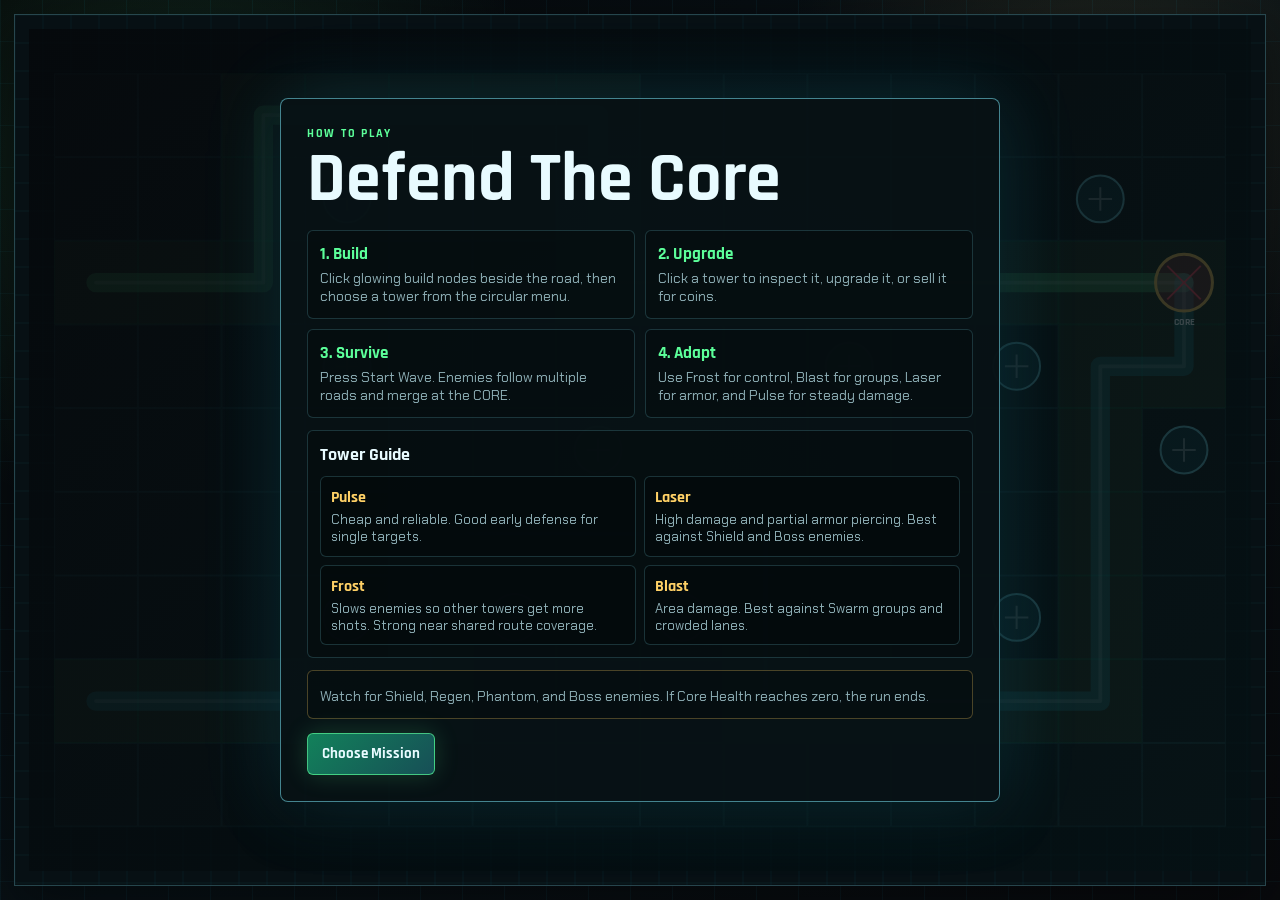
==== index.html @ 4dcb832e "Add files via upload" ====
<!DOCTYPE html>
<html lang="en">
<head>
  <meta charset="UTF-8">
  <meta name="viewport" content="width=device-width, initial-scale=1.0">
  <title>Cyber Defense Grid</title>
  <link rel="icon" href="data:image/svg+xml,%3Csvg xmlns='http://www.w3.org/2000/svg' viewBox='0 0 64 64'%3E%3Crect width='64' height='64' rx='10' fill='%2306080b'/%3E%3Cpath d='M12 32h40M32 12v40' stroke='%2324d8ff' stroke-width='6'/%3E%3Ccircle cx='32' cy='32' r='10' fill='%235cff9a'/%3E%3C/svg%3E">
  <link rel="preconnect" href="https://fonts.googleapis.com">
  <link rel="preconnect" href="https://fonts.gstatic.com" crossorigin>
  <link href="https://fonts.googleapis.com/css2?family=Chakra+Petch:wght@400;500;600;700&family=Rajdhani:wght@500;600;700&display=swap" rel="stylesheet">
  <link rel="stylesheet" href="styles.css">
</head>
<body>
  <main class="shell">
    <section class="game-panel">
      <canvas id="gameCanvas" width="960" height="640" aria-label="Cyber Defense Grid game board"></canvas>
      <div class="build-menu hidden" id="buildMenu" aria-label="Build tower menu"></div>
      <div class="how-to-screen" id="howToScreen">
        <div class="how-to-card">
          <p class="eyebrow">How To Play</p>
          <h2>Defend The Core</h2>
          <div class="how-to-grid">
            <div>
              <strong>1. Build</strong>
              <span>Click glowing build nodes beside the road, then choose a tower from the circular menu.</span>
            </div>
            <div>
              <strong>2. Upgrade</strong>
              <span>Click a tower to inspect it, upgrade it, or sell it for coins.</span>
            </div>
            <div>
              <strong>3. Survive</strong>
              <span>Press Start Wave. Enemies follow multiple roads and merge at the CORE.</span>
            </div>
            <div>
              <strong>4. Adapt</strong>
              <span>Use Frost for control, Blast for groups, Laser for armor, and Pulse for steady damage.</span>
            </div>
          </div>
          <div class="tower-guide">
            <h3>Tower Guide</h3>
            <div class="tower-guide-grid">
              <div><b>Pulse</b><span>Cheap and reliable. Good early defense for single targets.</span></div>
              <div><b>Laser</b><span>High damage and partial armor piercing. Best against Shield and Boss enemies.</span></div>
              <div><b>Frost</b><span>Slows enemies so other towers get more shots. Strong near shared route coverage.</span></div>
              <div><b>Blast</b><span>Area damage. Best against Swarm groups and crowded lanes.</span></div>
            </div>
          </div>
          <div class="enemy-note">
            <span>Watch for Shield, Regen, Phantom, and Boss enemies. If Core Health reaches zero, the run ends.</span>
          </div>
          <button class="primary" id="continueToMenuButton" type="button">Choose Mission</button>
        </div>
      </div>
      <div class="start-screen" id="startScreen">
        <div class="start-card">
          <p class="eyebrow">Mission Select</p>
          <h2>Cyber Defense Grid</h2>
          <p>Choose a campaign difficulty or jump into endless defense.</p>
          <div class="mode-grid">
            <button class="primary" type="button" data-start-mode="campaign" data-difficulty="easy">
              <strong>Easy Campaign</strong>
              <span>More coins, more core health, slower enemies.</span>
            </button>
            <button type="button" data-start-mode="campaign" data-difficulty="normal">
              <strong>Normal Campaign</strong>
              <span>Balanced waves across all three maps.</span>
            </button>
            <button type="button" data-start-mode="campaign" data-difficulty="hard">
              <strong>Hard Campaign</strong>
              <span>Less money, faster enemies, tougher bosses.</span>
            </button>
            <button type="button" data-start-mode="endless" data-difficulty="easy">
              <strong>Easy Endless</strong>
              <span>Practice long survival with forgiving resources.</span>
            </button>
            <button type="button" data-start-mode="endless" data-difficulty="normal">
              <strong>Normal Endless</strong>
              <span>Escalating multi-lane waves.</span>
            </button>
            <button type="button" data-start-mode="endless" data-difficulty="hard">
              <strong>Hard Endless</strong>
              <span>Fast scaling pressure and tougher bosses.</span>
            </button>
          </div>
        </div>
      </div>
      <div class="overlay hidden" id="overlay" role="dialog" aria-live="assertive">
        <div class="overlay-card">
          <p class="eyebrow" id="overlayKicker">System Notice</p>
          <h2 id="overlayTitle">Ready</h2>
          <p id="overlayText">Press Start Wave to begin.</p>
          <div class="overlay-actions">
            <button class="primary" id="overlayPrimary" type="button">Continue</button>
            <button id="overlaySecondary" type="button">Restart</button>
          </div>
        </div>
      </div>
    </section>

    <section class="command-panel" aria-label="Cyber Defense Grid">
      <div class="brand-block">
        <p class="eyebrow">APCSA Final Project</p>
        <h1>Cyber Defense Grid</h1>
        <p class="brief">Click a build node on the map, choose a tower, then defend the core.</p>
      </div>

      <div class="launch-row">
        <button class="primary" id="startWaveButton" type="button">Start Wave</button>
        <button id="restartButton" type="button">Restart</button>
        <button id="menuButton" type="button">Menu</button>
      </div>

      <div class="core-meter" aria-label="Core health">
        <div class="core-meter-top">
          <span>Core Health</span>
          <strong id="corePercentLabel">100%</strong>
        </div>
        <div class="core-bar">
          <span id="coreBarFill"></span>
        </div>
      </div>

      <div class="status-grid" aria-live="polite">
        <div class="stat">
          <span>Level</span>
          <strong id="levelLabel">1 / 3</strong>
        </div>
        <div class="stat">
          <span>Wave</span>
          <strong id="waveLabel">0 / 5</strong>
        </div>
        <div class="stat">
          <span>Coins</span>
          <strong id="energyLabel">150</strong>
        </div>
        <div class="stat">
          <span>Core</span>
          <strong id="coreLabel">20</strong>
        </div>
        <div class="stat wide">
          <span>Mode</span>
          <strong id="modeLabel">Campaign</strong>
        </div>
      </div>

      <div class="actions">
        <button id="upgradeButton" type="button" disabled>Upgrade</button>
        <button id="sellButton" type="button" disabled>Sell</button>
      </div>

      <div class="tower-details" id="towerDetails">
        <h2>Tower Details</h2>
        <div id="towerDetailsContent">Select a built tower to view upgrades.</div>
      </div>

      <div class="intel">
        <h2>Selected Node</h2>
        <p id="selectedInfo">Click a glowing build node to open tower choices.</p>
      </div>
    </section>
  </main>

  <script src="script.js"></script>
</body>
</html>
---- styles.css ----
:root {
  --bg: #06080b;
  --panel: rgba(12, 18, 22, 0.84);
  --panel-strong: rgba(17, 28, 34, 0.96);
  --line: rgba(126, 238, 255, 0.24);
  --line-strong: rgba(126, 238, 255, 0.52);
  --text: #e8fbff;
  --muted: #8fb0b7;
  --cyan: #24d8ff;
  --green: #5cff9a;
  --yellow: #ffd166;
  --red: #ff4f68;
  --violet: #a98cff;
  --tile: #101a1d;
  --path: #223327;
  --shadow: 0 18px 50px rgba(0, 0, 0, 0.42);
}

* {
  box-sizing: border-box;
}

html,
body {
  min-height: 100%;
}

body {
  margin: 0;
  overflow: hidden;
  color: var(--text);
  font-family: "Chakra Petch", "Segoe UI", sans-serif;
  background:
    linear-gradient(90deg, rgba(36, 216, 255, 0.05) 1px, transparent 1px),
    linear-gradient(0deg, rgba(36, 216, 255, 0.045) 1px, transparent 1px),
    radial-gradient(circle at 14% 18%, rgba(92, 255, 154, 0.13), transparent 28%),
    radial-gradient(circle at 86% 12%, rgba(255, 209, 102, 0.10), transparent 24%),
    linear-gradient(140deg, #050608, #081116 50%, #090a0d);
  background-size: 42px 42px, 42px 42px, auto, auto, auto;
}

button {
  border: 1px solid var(--line);
  border-radius: 6px;
  color: var(--text);
  background: rgba(11, 22, 26, 0.9);
  font: 700 0.95rem "Rajdhani", sans-serif;
  letter-spacing: 0;
  min-height: 42px;
  padding: 0 14px;
  cursor: pointer;
  transition: transform 140ms ease, border-color 140ms ease, background 140ms ease, opacity 140ms ease;
}

button:hover:not(:disabled) {
  transform: translateY(-1px);
  border-color: var(--cyan);
  background: rgba(23, 46, 52, 0.95);
}

button:disabled {
  cursor: not-allowed;
  opacity: 0.42;
}

.primary {
  border-color: rgba(92, 255, 154, 0.65);
  background: linear-gradient(135deg, rgba(19, 136, 94, 0.95), rgba(24, 83, 90, 0.95));
  box-shadow: 0 0 24px rgba(92, 255, 154, 0.18);
}

.shell {
  display: grid;
  grid-template-columns: minmax(0, 1fr) minmax(320px, 370px);
  gap: 18px;
  width: min(1500px, calc(100vw - 28px));
  height: calc(100vh - 28px);
  margin: 14px auto;
}

.command-panel,
.game-panel {
  border: 1px solid var(--line);
  background: var(--panel);
  box-shadow: var(--shadow);
  backdrop-filter: blur(12px);
}

.command-panel {
  display: flex;
  flex-direction: column;
  gap: 14px;
  padding: 16px;
  overflow: auto;
}

.shell.intro-active .command-panel {
  display: none;
}

.shell.intro-active {
  grid-template-columns: 1fr;
}

.brand-block {
  border-right: 0;
  border-bottom: 1px solid var(--line);
  padding-right: 0;
  padding-bottom: 14px;
}

.eyebrow {
  margin: 0 0 7px;
  color: var(--green);
  font-family: "Rajdhani", sans-serif;
  font-size: 0.78rem;
  font-weight: 700;
  letter-spacing: 0.14em;
  text-transform: uppercase;
}

h1,
h2,
p {
  margin-top: 0;
}

h1 {
  margin-bottom: 8px;
  font-family: "Rajdhani", sans-serif;
  font-size: clamp(1.65rem, 2.4vw, 2.35rem);
  line-height: 0.94;
  letter-spacing: 0;
}

.brief,
.intel p {
  margin-bottom: 0;
  color: var(--muted);
  line-height: 1.45;
}

.status-grid {
  display: grid;
  grid-template-columns: repeat(2, minmax(0, 1fr));
  gap: 8px;
}

.stat {
  min-height: 58px;
  border: 1px solid rgba(126, 238, 255, 0.18);
  border-radius: 6px;
  padding: 10px 12px;
  background: rgba(3, 10, 13, 0.46);
}

.stat.wide {
  grid-column: 1 / -1;
}

.stat span,
.core-meter-top span {
  display: block;
  color: var(--muted);
  font-size: 0.72rem;
  font-weight: 700;
  text-transform: uppercase;
}

.stat strong {
  display: block;
  margin-top: 6px;
  font-family: "Rajdhani", sans-serif;
  font-size: 1.35rem;
}

.launch-row {
  display: grid;
  grid-template-columns: 1.2fr 0.8fr 0.7fr;
  gap: 8px;
}

.core-meter {
  border: 1px solid rgba(126, 238, 255, 0.18);
  border-radius: 6px;
  padding: 12px;
  background: rgba(3, 10, 13, 0.52);
}

.core-meter-top {
  display: flex;
  align-items: center;
  justify-content: space-between;
  gap: 12px;
  margin-bottom: 8px;
}

.core-meter-top strong {
  color: var(--green);
  font-family: "Rajdhani", sans-serif;
  font-size: 1.18rem;
}

.core-bar {
  height: 16px;
  overflow: hidden;
  border: 1px solid rgba(232, 251, 255, 0.18);
  border-radius: 999px;
  background: rgba(0, 0, 0, 0.35);
}

.core-bar span {
  display: block;
  width: 100%;
  height: 100%;
  border-radius: inherit;
  background: linear-gradient(90deg, var(--green), var(--cyan));
  box-shadow: 0 0 18px rgba(92, 255, 154, 0.28);
  transition: width 180ms ease, background 180ms ease;
}

.actions {
  display: grid;
  grid-template-columns: repeat(2, minmax(0, 1fr));
  gap: 8px;
}

.intel {
  border: 1px solid rgba(126, 238, 255, 0.18);
  border-radius: 6px;
  padding: 13px;
  background: rgba(4, 12, 15, 0.58);
}

.tower-details {
  border: 1px solid rgba(126, 238, 255, 0.18);
  border-radius: 6px;
  padding: 13px;
  background: rgba(4, 12, 15, 0.58);
}

.intel h2,
.tower-details h2 {
  margin-bottom: 8px;
  font-family: "Rajdhani", sans-serif;
  font-size: 1.2rem;
}

.tower-detail-grid {
  display: grid;
  grid-template-columns: repeat(2, minmax(0, 1fr));
  gap: 7px;
}

.detail-pill {
  min-height: 48px;
  border: 1px solid rgba(126, 238, 255, 0.14);
  border-radius: 6px;
  padding: 7px 9px;
  background: rgba(0, 0, 0, 0.22);
}

.detail-pill span {
  display: block;
  color: var(--muted);
  font-size: 0.68rem;
  font-weight: 700;
  text-transform: uppercase;
}

.detail-pill strong {
  display: block;
  margin-top: 3px;
  font-family: "Rajdhani", sans-serif;
  font-size: 1rem;
}

.upgrade-preview {
  margin-top: 8px;
  color: var(--green);
  font-size: 0.84rem;
  line-height: 1.35;
}

.game-panel {
  position: relative;
  display: grid;
  height: 100%;
  min-height: 0;
  overflow: hidden;
}

.game-panel::before {
  content: "";
  position: absolute;
  inset: 0;
  pointer-events: none;
  background: linear-gradient(180deg, transparent, rgba(92, 255, 154, 0.04));
}

canvas {
  position: absolute;
  inset: 0;
  width: 100%;
  height: 100%;
  min-height: 0;
  display: block;
  cursor: pointer;
}

.build-menu {
  position: absolute;
  z-index: 5;
  display: grid;
  grid-template-columns: repeat(4, 58px);
  gap: 9px;
  transform: translate(-50%, calc(-100% - 20px));
  padding: 9px;
  border: 1px solid var(--line-strong);
  border-radius: 8px;
  background: rgba(7, 16, 20, 0.94);
  box-shadow: 0 12px 38px rgba(0, 0, 0, 0.45), 0 0 34px rgba(36, 216, 255, 0.15);
}

.build-menu.hidden {
  display: none;
}

.build-menu::after {
  content: "";
  position: absolute;
  left: 50%;
  bottom: -9px;
  width: 16px;
  height: 16px;
  transform: translateX(-50%) rotate(45deg);
  border-right: 1px solid var(--line-strong);
  border-bottom: 1px solid var(--line-strong);
  background: rgba(7, 16, 20, 0.94);
}

.build-choice {
  position: relative;
  display: grid;
  place-items: center;
  width: 58px;
  height: 58px;
  min-height: 58px;
  padding: 0;
  border-radius: 50%;
  color: #061013;
  font-size: 1.2rem;
  font-weight: 900;
}

.build-choice span {
  position: absolute;
  right: -4px;
  bottom: -6px;
  min-width: 28px;
  padding: 2px 5px;
  border-radius: 999px;
  color: var(--text);
  background: rgba(0, 0, 0, 0.75);
  font-size: 0.68rem;
}

.how-to-screen,
.start-screen {
  position: fixed;
  inset: 14px;
  z-index: 7;
  display: grid;
  place-items: center;
  padding: 24px;
  background:
    linear-gradient(135deg, rgba(5, 8, 11, 0.88), rgba(4, 17, 20, 0.72)),
    radial-gradient(circle at center, rgba(36, 216, 255, 0.13), transparent 48%);
}

.how-to-screen {
  z-index: 20;
}

.start-screen {
  z-index: 19;
}

.how-to-screen.hidden,
.start-screen.hidden {
  display: none;
}

.how-to-card,
.start-card {
  width: min(620px, 100%);
  border: 1px solid var(--line-strong);
  border-radius: 8px;
  padding: 26px;
  background: rgba(8, 18, 22, 0.95);
  box-shadow: 0 0 80px rgba(36, 216, 255, 0.16), var(--shadow);
}

.how-to-card {
  width: min(720px, 100%);
}

.how-to-card h2,
.start-card h2 {
  margin-bottom: 8px;
  font-family: "Rajdhani", sans-serif;
  font-size: clamp(2.3rem, 6vw, 4.4rem);
  line-height: 0.9;
}

.how-to-card p:not(.eyebrow),
.start-card p:not(.eyebrow) {
  color: var(--muted);
  line-height: 1.45;
}

.how-to-grid {
  display: grid;
  grid-template-columns: repeat(2, minmax(0, 1fr));
  gap: 10px;
  margin: 18px 0 12px;
}

.how-to-grid div,
.tower-guide,
.tower-guide-grid div,
.enemy-note {
  border: 1px solid rgba(126, 238, 255, 0.18);
  border-radius: 6px;
  padding: 12px;
  background: rgba(0, 0, 0, 0.22);
}

.how-to-grid strong,
.how-to-grid span,
.tower-guide b,
.tower-guide span,
.enemy-note span {
  display: block;
}

.how-to-grid strong {
  color: var(--green);
  font-family: "Rajdhani", sans-serif;
  font-size: 1.08rem;
}

.how-to-grid span,
.enemy-note span {
  margin-top: 4px;
  color: var(--muted);
  font-size: 0.86rem;
  line-height: 1.35;
}

.enemy-note {
  margin-bottom: 14px;
  border-color: rgba(255, 209, 102, 0.28);
}

.tower-guide {
  margin-bottom: 12px;
}

.tower-guide h3 {
  margin: 0 0 10px;
  font-family: "Rajdhani", sans-serif;
  font-size: 1.15rem;
}

.tower-guide-grid {
  display: grid;
  grid-template-columns: repeat(2, minmax(0, 1fr));
  gap: 8px;
}

.tower-guide-grid div {
  padding: 10px;
}

.tower-guide b {
  color: var(--yellow);
  font-family: "Rajdhani", sans-serif;
  font-size: 1.02rem;
}

.tower-guide span {
  margin-top: 3px;
  color: var(--muted);
  font-size: 0.82rem;
  line-height: 1.32;
}

.mode-grid {
  display: grid;
  grid-template-columns: repeat(2, minmax(0, 1fr));
  gap: 10px;
  margin-top: 18px;
}

.mode-grid button {
  min-height: 92px;
  padding: 12px;
  text-align: left;
}

.mode-grid strong,
.mode-grid span {
  display: block;
}

.mode-grid strong {
  font-family: "Rajdhani", sans-serif;
  font-size: 1.16rem;
}

.mode-grid span {
  margin-top: 4px;
  color: var(--muted);
  font-size: 0.82rem;
  line-height: 1.3;
}

.overlay {
  position: absolute;
  inset: 0;
  display: grid;
  place-items: center;
  padding: 20px;
  background: rgba(0, 0, 0, 0.54);
}

.overlay.hidden {
  display: none;
}

.overlay-card {
  width: min(430px, 100%);
  border: 1px solid var(--line-strong);
  border-radius: 8px;
  padding: 24px;
  background: var(--panel-strong);
  box-shadow: 0 0 70px rgba(36, 216, 255, 0.16);
}

.overlay-card h2 {
  margin-bottom: 10px;
  font-family: "Rajdhani", sans-serif;
  font-size: 2rem;
}

.overlay-card p:not(.eyebrow) {
  color: var(--muted);
  line-height: 1.5;
}

.overlay-actions {
  display: flex;
  flex-wrap: wrap;
  gap: 10px;
  margin-top: 18px;
}

@media (max-width: 900px) {
  body {
    overflow: auto;
  }

  .shell {
    grid-template-columns: 1fr;
    grid-template-rows: auto auto;
    height: auto;
    min-height: calc(100vh - 16px);
  }

  canvas {
    height: 62vh;
  }

  .command-panel {
    order: 2;
    display: flex;
    flex-direction: column;
    max-height: none;
  }

  .game-panel {
    order: 1;
  }
}

@media (max-width: 560px) {
  .shell {
    width: min(100vw - 16px, 1360px);
    margin: 8px auto;
  }

  .command-panel {
    padding: 14px;
  }

  .brand-block {
    border-right: 0;
    border-bottom: 1px solid var(--line);
    padding-right: 0;
    padding-bottom: 14px;
  }

  .status-grid,
  .launch-row,
  .actions,
  .mode-grid,
  .how-to-grid,
  .tower-guide-grid {
    grid-template-columns: 1fr;
  }
}
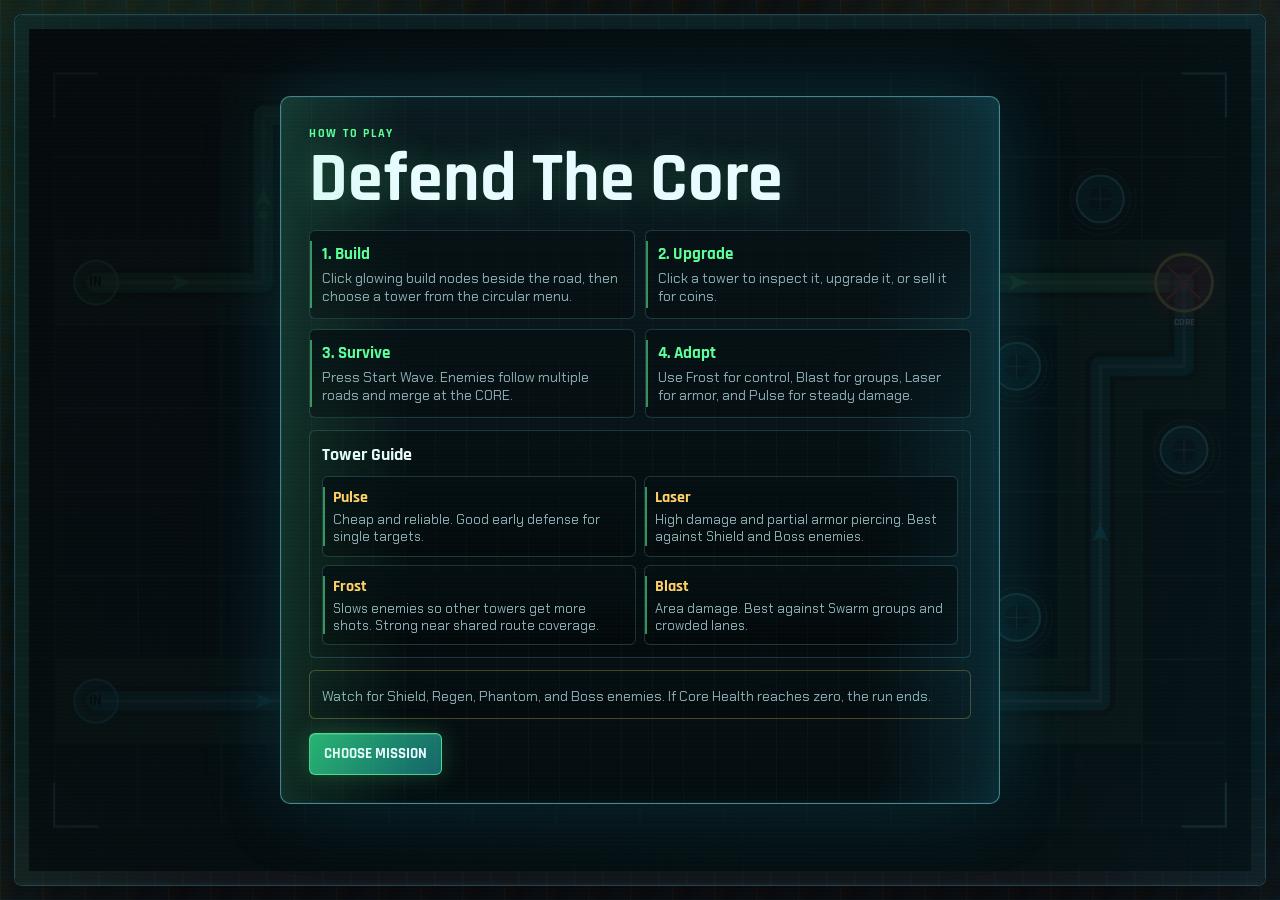
==== commit 183e87f2: "Add files via upload" ====
--- a/index.html
+++ b/index.html
@@ -8,7 +8,7 @@
   <link rel="preconnect" href="https://fonts.googleapis.com">
   <link rel="preconnect" href="https://fonts.gstatic.com" crossorigin>
   <link href="https://fonts.googleapis.com/css2?family=Chakra+Petch:wght@400;500;600;700&family=Rajdhani:wght@500;600;700&display=swap" rel="stylesheet">
-  <link rel="stylesheet" href="styles.css">
+  <link rel="stylesheet" href="styles.css?v=20260525-ui2">
 </head>
 <body>
   <main class="shell">
@@ -161,6 +161,6 @@
     </section>
   </main>
 
-  <script src="script.js"></script>
+  <script src="script.js?v=20260525-ui2"></script>
 </body>
 </html>
--- a/styles.css
+++ b/styles.css
@@ -1,7 +1,7 @@
 :root {
   --bg: #06080b;
-  --panel: rgba(12, 18, 22, 0.84);
-  --panel-strong: rgba(17, 28, 34, 0.96);
+  --panel: rgba(8, 16, 20, 0.88);
+  --panel-strong: rgba(11, 24, 29, 0.97);
   --line: rgba(126, 238, 255, 0.24);
   --line-strong: rgba(126, 238, 255, 0.52);
   --text: #e8fbff;
@@ -14,6 +14,8 @@
   --tile: #101a1d;
   --path: #223327;
   --shadow: 0 18px 50px rgba(0, 0, 0, 0.42);
+  --inner-glow: inset 0 0 0 1px rgba(232, 251, 255, 0.04), inset 0 0 36px rgba(36, 216, 255, 0.05);
+  --gold-glow: 0 0 26px rgba(255, 209, 102, 0.18);
 }
 
 * {
@@ -31,6 +33,7 @@
   color: var(--text);
   font-family: "Chakra Petch", "Segoe UI", sans-serif;
   background:
+    linear-gradient(115deg, rgba(255, 209, 102, 0.045), transparent 34%),
     linear-gradient(90deg, rgba(36, 216, 255, 0.05) 1px, transparent 1px),
     linear-gradient(0deg, rgba(36, 216, 255, 0.045) 1px, transparent 1px),
     radial-gradient(circle at 14% 18%, rgba(92, 255, 154, 0.13), transparent 28%),
@@ -39,23 +42,46 @@
   background-size: 42px 42px, 42px 42px, auto, auto, auto;
 }
 
+body::after {
+  content: "";
+  position: fixed;
+  inset: 0;
+  pointer-events: none;
+  background: repeating-linear-gradient(180deg, rgba(255, 255, 255, 0.018) 0 1px, transparent 1px 4px);
+  mix-blend-mode: screen;
+  opacity: 0.28;
+}
+
+body::before {
+  content: "";
+  position: fixed;
+  inset: 0;
+  pointer-events: none;
+  background:
+    linear-gradient(90deg, rgba(92, 255, 154, 0.08), transparent 14%, transparent 86%, rgba(36, 216, 255, 0.08)),
+    linear-gradient(180deg, rgba(255, 209, 102, 0.06), transparent 16%, transparent 84%, rgba(255, 79, 104, 0.06));
+  opacity: 0.45;
+}
+
 button {
   border: 1px solid var(--line);
   border-radius: 6px;
   color: var(--text);
-  background: rgba(11, 22, 26, 0.9);
+  background: linear-gradient(180deg, rgba(18, 36, 42, 0.95), rgba(8, 18, 22, 0.92));
   font: 700 0.95rem "Rajdhani", sans-serif;
   letter-spacing: 0;
   min-height: 42px;
   padding: 0 14px;
   cursor: pointer;
-  transition: transform 140ms ease, border-color 140ms ease, background 140ms ease, opacity 140ms ease;
+  text-transform: uppercase;
+  transition: transform 140ms ease, border-color 140ms ease, background 140ms ease, opacity 140ms ease, box-shadow 140ms ease;
 }
 
 button:hover:not(:disabled) {
   transform: translateY(-1px);
   border-color: var(--cyan);
   background: rgba(23, 46, 52, 0.95);
+  box-shadow: 0 0 18px rgba(36, 216, 255, 0.13);
 }
 
 button:disabled {
@@ -65,8 +91,8 @@
 
 .primary {
   border-color: rgba(92, 255, 154, 0.65);
-  background: linear-gradient(135deg, rgba(19, 136, 94, 0.95), rgba(24, 83, 90, 0.95));
-  box-shadow: 0 0 24px rgba(92, 255, 154, 0.18);
+  background: linear-gradient(135deg, rgba(35, 179, 115, 0.96), rgba(22, 105, 111, 0.96));
+  box-shadow: 0 0 24px rgba(92, 255, 154, 0.22), inset 0 1px 0 rgba(255, 255, 255, 0.14);
 }
 
 .shell {
@@ -84,14 +110,37 @@
   background: var(--panel);
   box-shadow: var(--shadow);
   backdrop-filter: blur(12px);
+  border-radius: 8px;
+  overflow: hidden;
+  position: relative;
+}
+
+.command-panel::before,
+.game-panel::after {
+  content: "";
+  position: absolute;
+  inset: 0;
+  pointer-events: none;
+  box-shadow: var(--inner-glow);
+  border-radius: inherit;
 }
 
 .command-panel {
   display: flex;
   flex-direction: column;
-  gap: 14px;
+  gap: 12px;
   padding: 16px;
   overflow: auto;
+  scrollbar-color: rgba(126, 238, 255, 0.34) transparent;
+}
+
+.command-panel::-webkit-scrollbar {
+  width: 8px;
+}
+
+.command-panel::-webkit-scrollbar-thumb {
+  border-radius: 999px;
+  background: rgba(126, 238, 255, 0.24);
 }
 
 .shell.intro-active .command-panel {
@@ -107,6 +156,19 @@
   border-bottom: 1px solid var(--line);
   padding-right: 0;
   padding-bottom: 14px;
+  position: relative;
+  flex: 0 0 auto;
+}
+
+.brand-block::after {
+  content: "";
+  position: absolute;
+  right: 0;
+  bottom: -1px;
+  left: 0;
+  height: 1px;
+  background: linear-gradient(90deg, var(--green), var(--cyan), transparent);
+  box-shadow: 0 0 18px rgba(36, 216, 255, 0.35);
 }
 
 .eyebrow {
@@ -131,6 +193,7 @@
   font-size: clamp(1.65rem, 2.4vw, 2.35rem);
   line-height: 0.94;
   letter-spacing: 0;
+  text-shadow: 0 0 26px rgba(36, 216, 255, 0.18);
 }
 
 .brief,
@@ -144,14 +207,36 @@
   display: grid;
   grid-template-columns: repeat(2, minmax(0, 1fr));
   gap: 8px;
+  flex: 0 0 auto;
 }
 
 .stat {
-  min-height: 58px;
+  min-height: 62px;
   border: 1px solid rgba(126, 238, 255, 0.18);
   border-radius: 6px;
   padding: 10px 12px;
-  background: rgba(3, 10, 13, 0.46);
+  background: linear-gradient(180deg, rgba(7, 20, 24, 0.76), rgba(3, 10, 13, 0.52));
+  box-shadow: inset 0 0 20px rgba(36, 216, 255, 0.025);
+  position: relative;
+  overflow: hidden;
+}
+
+.stat::before {
+  content: "";
+  position: absolute;
+  left: 0;
+  top: 12px;
+  bottom: 12px;
+  width: 2px;
+  background: linear-gradient(180deg, transparent, rgba(36, 216, 255, 0.75), transparent);
+}
+
+.stat::after {
+  content: "";
+  position: absolute;
+  inset: 0;
+  border-top: 1px solid rgba(255, 255, 255, 0.06);
+  pointer-events: none;
 }
 
 .stat.wide {
@@ -172,19 +257,60 @@
   margin-top: 6px;
   font-family: "Rajdhani", sans-serif;
   font-size: 1.35rem;
+  color: var(--text);
 }
 
 .launch-row {
   display: grid;
   grid-template-columns: 1.2fr 0.8fr 0.7fr;
   gap: 8px;
+  flex: 0 0 auto;
+}
+
+.launch-row button,
+.actions button {
+  position: relative;
+  overflow: hidden;
+}
+
+.launch-row button::after,
+.actions button::after,
+.mode-grid button::after {
+  content: "";
+  position: absolute;
+  inset: 0;
+  pointer-events: none;
+  background: linear-gradient(120deg, transparent 0 36%, rgba(255, 255, 255, 0.12) 46%, transparent 58%);
+  transform: translateX(-120%);
+  transition: transform 420ms ease;
+}
+
+.launch-row button:hover::after,
+.actions button:hover::after,
+.mode-grid button:hover::after {
+  transform: translateX(120%);
 }
 
 .core-meter {
   border: 1px solid rgba(126, 238, 255, 0.18);
   border-radius: 6px;
   padding: 12px;
-  background: rgba(3, 10, 13, 0.52);
+  background: linear-gradient(180deg, rgba(12, 26, 30, 0.68), rgba(3, 10, 13, 0.52));
+  position: relative;
+  overflow: hidden;
+  flex: 0 0 auto;
+  min-height: 72px;
+}
+
+.core-meter::before,
+.intel::before,
+.tower-details::before {
+  content: "";
+  position: absolute;
+  inset: 0;
+  pointer-events: none;
+  border-radius: inherit;
+  background: linear-gradient(135deg, rgba(255, 255, 255, 0.055), transparent 32%);
 }
 
 .core-meter-top {
@@ -193,12 +319,19 @@
   justify-content: space-between;
   gap: 12px;
   margin-bottom: 8px;
+  position: relative;
+  z-index: 1;
 }
 
 .core-meter-top strong {
   color: var(--green);
   font-family: "Rajdhani", sans-serif;
   font-size: 1.18rem;
+  line-height: 1;
+  min-width: 54px;
+  text-align: right;
+  white-space: nowrap;
+  flex: 0 0 auto;
 }
 
 .core-bar {
@@ -207,6 +340,9 @@
   border: 1px solid rgba(232, 251, 255, 0.18);
   border-radius: 999px;
   background: rgba(0, 0, 0, 0.35);
+  box-shadow: inset 0 0 12px rgba(0, 0, 0, 0.42);
+  position: relative;
+  z-index: 1;
 }
 
 .core-bar span {
@@ -223,20 +359,25 @@
   display: grid;
   grid-template-columns: repeat(2, minmax(0, 1fr));
   gap: 8px;
+  flex: 0 0 auto;
 }
 
 .intel {
   border: 1px solid rgba(126, 238, 255, 0.18);
   border-radius: 6px;
   padding: 13px;
-  background: rgba(4, 12, 15, 0.58);
+  background: linear-gradient(180deg, rgba(10, 23, 27, 0.68), rgba(4, 12, 15, 0.58));
+  min-height: 96px;
+  position: relative;
 }
 
 .tower-details {
   border: 1px solid rgba(126, 238, 255, 0.18);
   border-radius: 6px;
   padding: 13px;
-  background: rgba(4, 12, 15, 0.58);
+  background: linear-gradient(180deg, rgba(10, 23, 27, 0.68), rgba(4, 12, 15, 0.58));
+  min-height: 190px;
+  position: relative;
 }
 
 .intel h2,
@@ -257,7 +398,8 @@
   border: 1px solid rgba(126, 238, 255, 0.14);
   border-radius: 6px;
   padding: 7px 9px;
-  background: rgba(0, 0, 0, 0.22);
+  background: rgba(0, 0, 0, 0.26);
+  box-shadow: inset 0 0 18px rgba(36, 216, 255, 0.025);
 }
 
 .detail-pill span {
@@ -273,6 +415,7 @@
   margin-top: 3px;
   font-family: "Rajdhani", sans-serif;
   font-size: 1rem;
+  overflow-wrap: anywhere;
 }
 
 .upgrade-preview {
@@ -280,6 +423,8 @@
   color: var(--green);
   font-size: 0.84rem;
   line-height: 1.35;
+  border-left: 2px solid rgba(92, 255, 154, 0.5);
+  padding-left: 8px;
 }
 
 .game-panel {
@@ -296,6 +441,13 @@
   inset: 0;
   pointer-events: none;
   background: linear-gradient(180deg, transparent, rgba(92, 255, 154, 0.04));
+}
+
+.game-panel::after {
+  background:
+    linear-gradient(90deg, rgba(92, 255, 154, 0.18), transparent 18%, transparent 82%, rgba(36, 216, 255, 0.18)),
+    linear-gradient(180deg, rgba(126, 238, 255, 0.15), transparent 14%, transparent 86%, rgba(255, 79, 104, 0.14));
+  opacity: 0.36;
 }
 
 canvas {
@@ -317,9 +469,10 @@
   transform: translate(-50%, calc(-100% - 20px));
   padding: 9px;
   border: 1px solid var(--line-strong);
-  border-radius: 8px;
-  background: rgba(7, 16, 20, 0.94);
-  box-shadow: 0 12px 38px rgba(0, 0, 0, 0.45), 0 0 34px rgba(36, 216, 255, 0.15);
+  border-radius: 10px;
+  background: linear-gradient(180deg, rgba(10, 25, 30, 0.98), rgba(4, 13, 16, 0.96));
+  box-shadow: 0 12px 38px rgba(0, 0, 0, 0.45), 0 0 34px rgba(36, 216, 255, 0.18);
+  animation: menu-pop 160ms ease-out;
 }
 
 .build-menu.hidden {
@@ -351,6 +504,11 @@
   color: #061013;
   font-size: 1.2rem;
   font-weight: 900;
+  box-shadow: 0 0 20px rgba(0, 0, 0, 0.32), inset 0 1px 0 rgba(255, 255, 255, 0.3);
+}
+
+.build-choice:hover:not(:disabled) {
+  transform: translateY(-2px) scale(1.04);
 }
 
 .build-choice span {
@@ -374,8 +532,9 @@
   place-items: center;
   padding: 24px;
   background:
-    linear-gradient(135deg, rgba(5, 8, 11, 0.88), rgba(4, 17, 20, 0.72)),
-    radial-gradient(circle at center, rgba(36, 216, 255, 0.13), transparent 48%);
+    linear-gradient(135deg, rgba(5, 8, 11, 0.92), rgba(4, 17, 20, 0.8)),
+    radial-gradient(circle at 50% 42%, rgba(36, 216, 255, 0.18), transparent 48%),
+    repeating-linear-gradient(90deg, rgba(126, 238, 255, 0.04) 0 1px, transparent 1px 34px);
 }
 
 .how-to-screen {
@@ -395,10 +554,24 @@
 .start-card {
   width: min(620px, 100%);
   border: 1px solid var(--line-strong);
-  border-radius: 8px;
-  padding: 26px;
-  background: rgba(8, 18, 22, 0.95);
-  box-shadow: 0 0 80px rgba(36, 216, 255, 0.16), var(--shadow);
+  border-radius: 10px;
+  padding: 28px;
+  background: linear-gradient(180deg, rgba(11, 27, 32, 0.97), rgba(5, 13, 16, 0.96));
+  box-shadow: 0 0 80px rgba(36, 216, 255, 0.18), var(--shadow), var(--inner-glow);
+  animation: panel-in 360ms ease-out both;
+  position: relative;
+  overflow: hidden;
+}
+
+.how-to-card::before,
+.start-card::before {
+  content: "";
+  position: absolute;
+  inset: 0;
+  pointer-events: none;
+  background:
+    linear-gradient(90deg, rgba(92, 255, 154, 0.12), transparent 18%, transparent 82%, rgba(36, 216, 255, 0.12)),
+    repeating-linear-gradient(90deg, transparent 0 30px, rgba(255, 255, 255, 0.025) 30px 31px);
 }
 
 .how-to-card {
@@ -411,6 +584,7 @@
   font-family: "Rajdhani", sans-serif;
   font-size: clamp(2.3rem, 6vw, 4.4rem);
   line-height: 0.9;
+  text-shadow: 0 0 34px rgba(92, 255, 154, 0.22);
 }
 
 .how-to-card p:not(.eyebrow),
@@ -433,7 +607,25 @@
   border: 1px solid rgba(126, 238, 255, 0.18);
   border-radius: 6px;
   padding: 12px;
-  background: rgba(0, 0, 0, 0.22);
+  background: linear-gradient(180deg, rgba(5, 16, 19, 0.82), rgba(0, 0, 0, 0.24));
+}
+
+.how-to-grid div,
+.tower-guide-grid div,
+.mode-grid button {
+  position: relative;
+  overflow: hidden;
+}
+
+.how-to-grid div::before,
+.tower-guide-grid div::before {
+  content: "";
+  position: absolute;
+  left: 0;
+  top: 10px;
+  bottom: 10px;
+  width: 2px;
+  background: rgba(92, 255, 154, 0.55);
 }
 
 .how-to-grid strong,
@@ -507,6 +699,12 @@
   min-height: 92px;
   padding: 12px;
   text-align: left;
+  border-color: rgba(126, 238, 255, 0.25);
+}
+
+.mode-grid button:hover:not(:disabled) {
+  border-color: rgba(92, 255, 154, 0.62);
+  box-shadow: 0 0 26px rgba(92, 255, 154, 0.12), var(--gold-glow);
 }
 
 .mode-grid strong,
@@ -548,6 +746,37 @@
   box-shadow: 0 0 70px rgba(36, 216, 255, 0.16);
 }
 
+@keyframes panel-in {
+  from {
+    opacity: 0;
+    transform: translateY(12px) scale(0.985);
+  }
+  to {
+    opacity: 1;
+    transform: translateY(0) scale(1);
+  }
+}
+
+@keyframes menu-pop {
+  from {
+    opacity: 0;
+    transform: translate(-50%, calc(-100% - 12px)) scale(0.94);
+  }
+  to {
+    opacity: 1;
+    transform: translate(-50%, calc(-100% - 20px)) scale(1);
+  }
+}
+
+@media (prefers-reduced-motion: reduce) {
+  *,
+  *::before,
+  *::after {
+    animation-duration: 0.001ms !important;
+    transition-duration: 0.001ms !important;
+  }
+}
+
 .overlay-card h2 {
   margin-bottom: 10px;
   font-family: "Rajdhani", sans-serif;
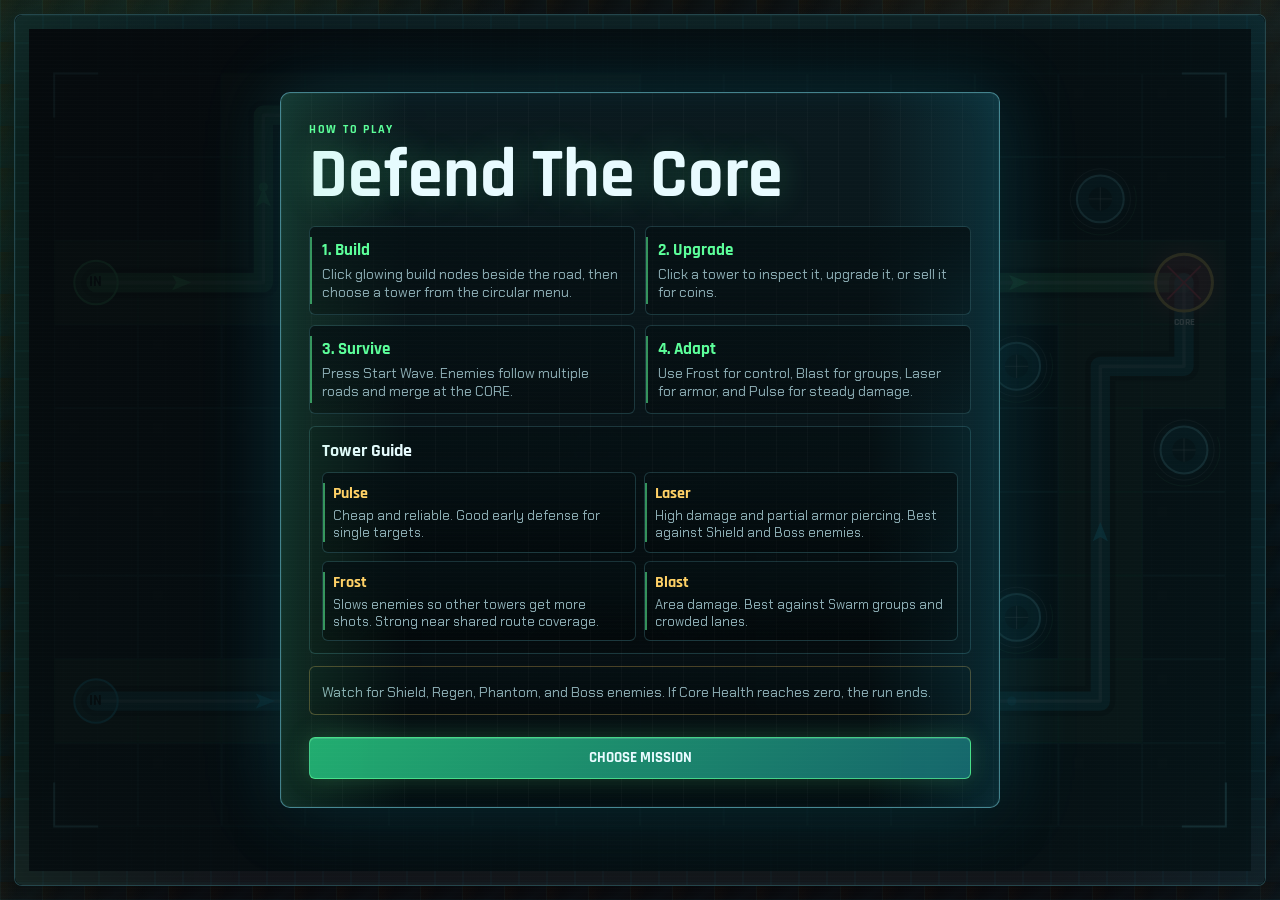
==== commit 68fc8951: "Add files via upload" ====
--- a/index.html
+++ b/index.html
@@ -8,7 +8,7 @@
   <link rel="preconnect" href="https://fonts.googleapis.com">
   <link rel="preconnect" href="https://fonts.gstatic.com" crossorigin>
   <link href="https://fonts.googleapis.com/css2?family=Chakra+Petch:wght@400;500;600;700&family=Rajdhani:wght@500;600;700&display=swap" rel="stylesheet">
-  <link rel="stylesheet" href="styles.css?v=20260525-ui2">
+  <link rel="stylesheet" href="styles.css?v=20260526-fit">
 </head>
 <body>
   <main class="shell">
--- a/styles.css
+++ b/styles.css
@@ -531,6 +531,8 @@
   display: grid;
   place-items: center;
   padding: 24px;
+  overflow-y: auto;
+  overscroll-behavior: contain;
   background:
     linear-gradient(135deg, rgba(5, 8, 11, 0.92), rgba(4, 17, 20, 0.8)),
     radial-gradient(circle at 50% 42%, rgba(36, 216, 255, 0.18), transparent 48%),
@@ -553,6 +555,8 @@
 .how-to-card,
 .start-card {
   width: min(620px, 100%);
+  max-height: calc(100vh - 76px);
+  overflow-y: auto;
   border: 1px solid var(--line-strong);
   border-radius: 10px;
   padding: 28px;
@@ -576,6 +580,25 @@
 
 .how-to-card {
   width: min(720px, 100%);
+}
+
+.how-to-card::-webkit-scrollbar,
+.start-card::-webkit-scrollbar {
+  width: 8px;
+}
+
+.how-to-card::-webkit-scrollbar-thumb,
+.start-card::-webkit-scrollbar-thumb {
+  border-radius: 999px;
+  background: rgba(126, 238, 255, 0.28);
+}
+
+#continueToMenuButton {
+  position: sticky;
+  bottom: 0;
+  z-index: 2;
+  width: 100%;
+  margin-top: 8px;
 }
 
 .how-to-card h2,
@@ -848,4 +871,36 @@
   .tower-guide-grid {
     grid-template-columns: 1fr;
   }
-}
+
+  .how-to-screen,
+  .start-screen {
+    inset: 8px;
+    padding: 12px;
+    place-items: start center;
+  }
+
+  .how-to-card,
+  .start-card {
+    max-height: calc(100vh - 40px);
+    padding: 18px;
+  }
+}
+
+@media (max-height: 760px) {
+  .how-to-screen,
+  .start-screen {
+    place-items: start center;
+    padding-top: 12px;
+    padding-bottom: 12px;
+  }
+
+  .how-to-card,
+  .start-card {
+    max-height: calc(100vh - 52px);
+  }
+
+  .how-to-card h2,
+  .start-card h2 {
+    font-size: clamp(2rem, 8vh, 3.2rem);
+  }
+}
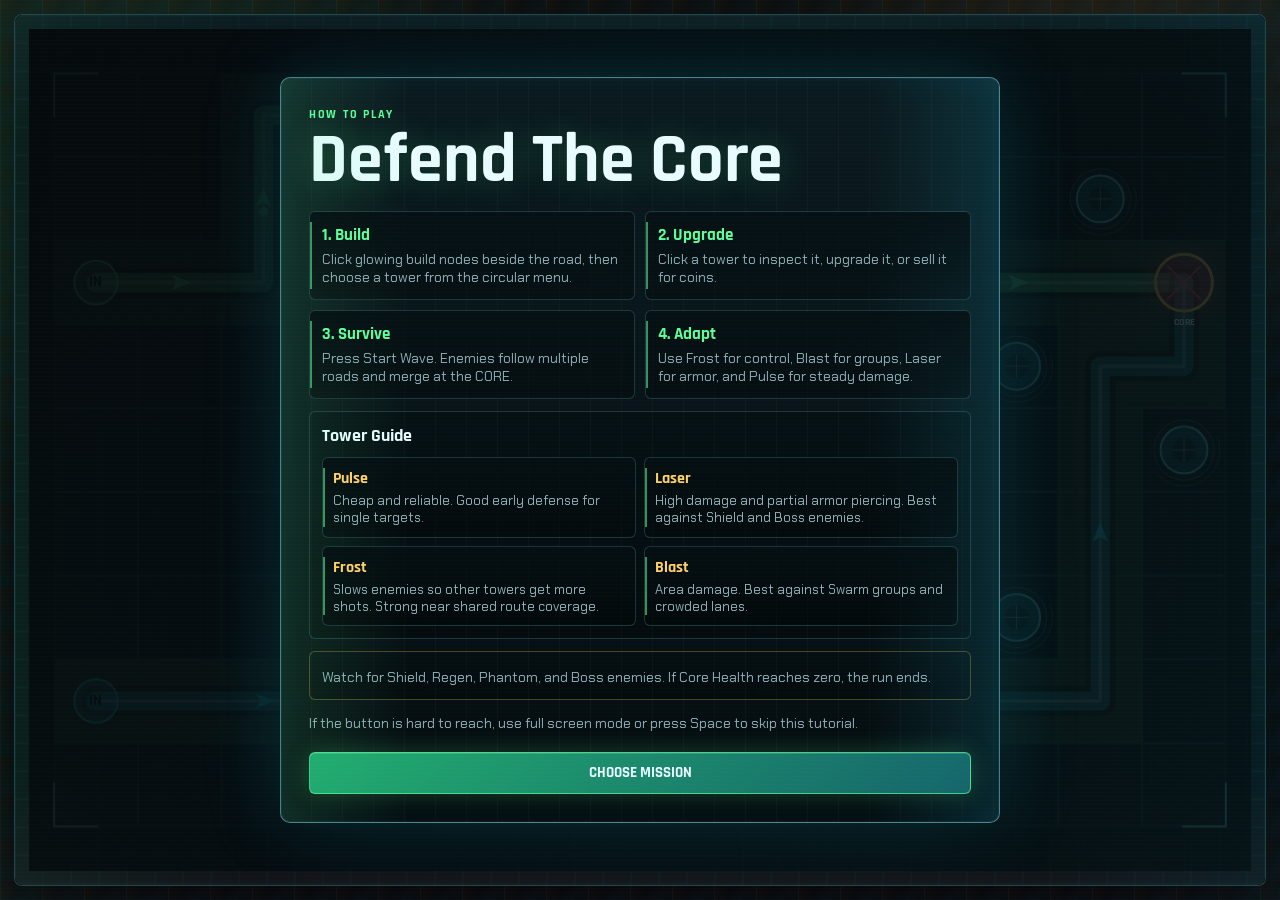
==== commit 7e88bf8c: "Add files via upload" ====
--- a/index.html
+++ b/index.html
@@ -49,6 +49,7 @@
           <div class="enemy-note">
             <span>Watch for Shield, Regen, Phantom, and Boss enemies. If Core Health reaches zero, the run ends.</span>
           </div>
+          <p class="skip-note">If the button is hard to reach, use full screen mode or press Space to skip this tutorial.</p>
           <button class="primary" id="continueToMenuButton" type="button">Choose Mission</button>
         </div>
       </div>
--- a/styles.css
+++ b/styles.css
@@ -678,6 +678,13 @@
   border-color: rgba(255, 209, 102, 0.28);
 }
 
+.skip-note {
+  margin: 0 0 10px;
+  color: var(--yellow);
+  font-size: 0.86rem;
+  line-height: 1.35;
+}
+
 .tower-guide {
   margin-bottom: 12px;
 }
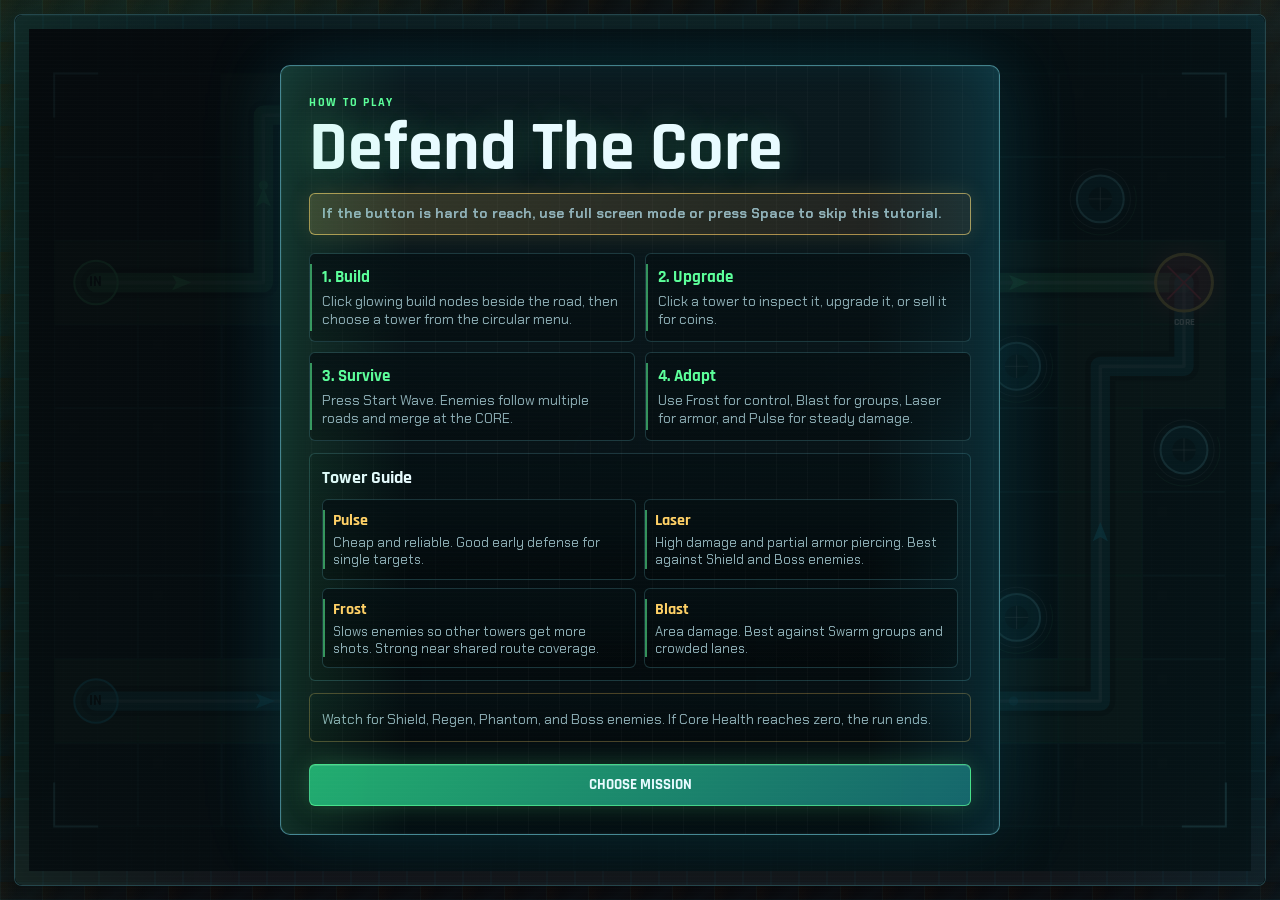
==== commit bec12a6b: "Add files via upload" ====
--- a/index.html
+++ b/index.html
@@ -8,7 +8,7 @@
   <link rel="preconnect" href="https://fonts.googleapis.com">
   <link rel="preconnect" href="https://fonts.gstatic.com" crossorigin>
   <link href="https://fonts.googleapis.com/css2?family=Chakra+Petch:wght@400;500;600;700&family=Rajdhani:wght@500;600;700&display=swap" rel="stylesheet">
-  <link rel="stylesheet" href="styles.css?v=20260526-fit">
+  <link rel="stylesheet" href="styles.css?v=20260526-skip-note">
 </head>
 <body>
   <main class="shell">
@@ -19,6 +19,7 @@
         <div class="how-to-card">
           <p class="eyebrow">How To Play</p>
           <h2>Defend The Core</h2>
+          <p class="skip-note skip-note-prominent">If the button is hard to reach, use full screen mode or press Space to skip this tutorial.</p>
           <div class="how-to-grid">
             <div>
               <strong>1. Build</strong>
@@ -49,7 +50,6 @@
           <div class="enemy-note">
             <span>Watch for Shield, Regen, Phantom, and Boss enemies. If Core Health reaches zero, the run ends.</span>
           </div>
-          <p class="skip-note">If the button is hard to reach, use full screen mode or press Space to skip this tutorial.</p>
           <button class="primary" id="continueToMenuButton" type="button">Choose Mission</button>
         </div>
       </div>
@@ -162,6 +162,6 @@
     </section>
   </main>
 
-  <script src="script.js?v=20260525-ui2"></script>
+  <script src="script.js?v=20260526-space-skip"></script>
 </body>
 </html>
--- a/styles.css
+++ b/styles.css
@@ -685,6 +685,17 @@
   line-height: 1.35;
 }
 
+.skip-note-prominent {
+  margin: 12px 0 16px;
+  padding: 10px 12px;
+  border: 1px solid rgba(255, 209, 102, 0.62);
+  border-radius: 6px;
+  color: #fff3c4;
+  background: linear-gradient(90deg, rgba(255, 209, 102, 0.18), rgba(255, 138, 76, 0.08));
+  box-shadow: 0 0 22px rgba(255, 209, 102, 0.13);
+  font-weight: 700;
+}
+
 .tower-guide {
   margin-bottom: 12px;
 }
